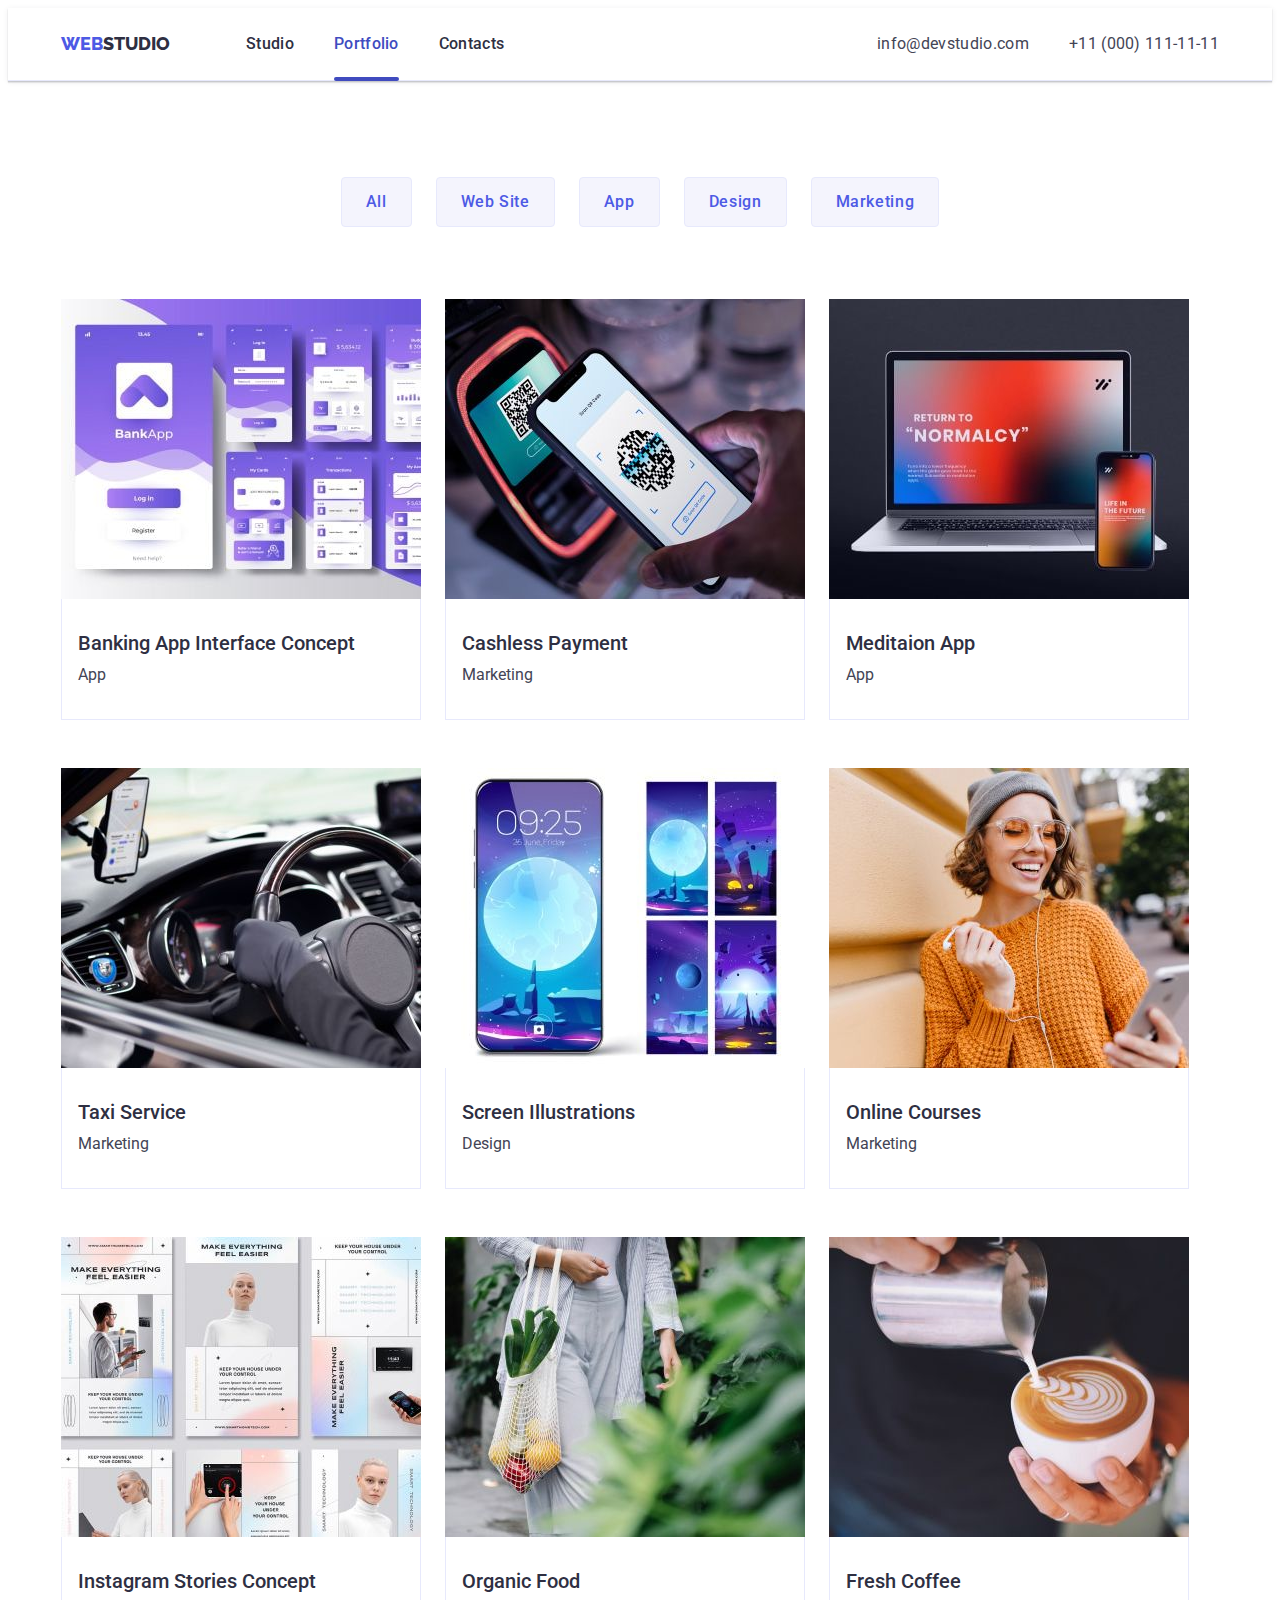
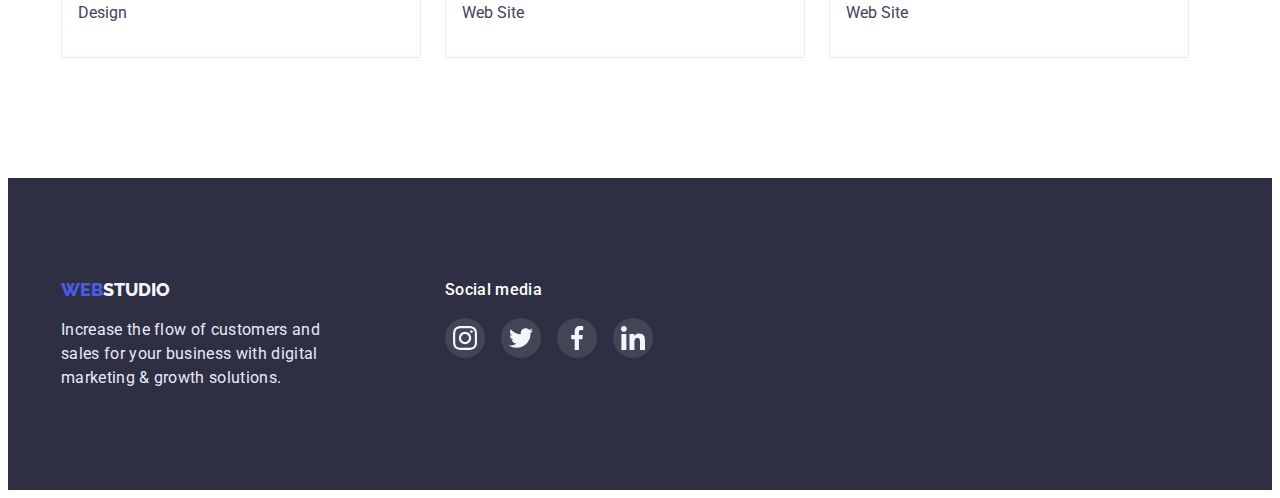
==== portfolio.html @ 4864efa1 "Start HW6" ====
<!DOCTYPE html>
<html lang="en">
  <head>
    <meta charset="UTF-8" />
    <meta http-equiv="X-UA-Compatible" content="IE=edge" />
    <meta name="viewport" content="width=device-width, initial-scale=1.0" />
    <link rel="preconnect" href="https://fonts.googleapis.com" />
    <link rel="preconnect" href="https://fonts.gstatic.com" crossorigin />
    <link
      href="https://fonts.googleapis.com/css2?family=Raleway:wght@700;800&family=Roboto:wght@400;500;700;900&display=swap"
      rel="stylesheet"
    />
    <link
      rel="stylesheet"
      href="https://cdnjs.cloudflare.com/ajax/libs/modern-normalize/1.1.0/modern-normalize.min.css"
      integrity="sha512-wpPYUAdjBVSE4KJnH1VR1HeZfpl1ub8YT/NKx4PuQ5NmX2tKuGu6U/JRp5y+Y8XG2tV+wKQpNHVUX03MfMFn9Q=="
      crossorigin="anonymous"
      referrerpolicy="no-referrer"
    />
    <link rel="stylesheet" href="./css/styles.css" />
    <title>Портфоліо</title>
  </head>

  <body>
    <!-- =======================HEADER============================ -->
    <header class="page-header">
      <div class="container header-container">
        <nav class="nav">
          <a href="./index.html" class="logo"
            ><span class="letter">WEB</span>STUDIO</a
          >
          <ul class="menu list">
            <li class="menu-list">
              <a href="./index.html" class="header-link link">Studio</a>
            </li>
            <li class="menu-list">
              <a
                href="./portfolio.html"
                class="header-link header-current-page link color-link"
                >Portfolio</a
              >
            </li>
            <li class="menu-list">
              <a href="./index.html" class="header-link link">Contacts</a>
            </li>
          </ul>
        </nav>
        <address class="menu-contacts">
          <ul class="contacts-list list">
            <li class="contacts-item">
              <a href="mailto:info@devstudio.com" class="contact-link link"
                >info@devstudio.com</a
              >
            </li>
            <li class="contacts-item">
              <a href="tel:+110001111111" class="contact-link link"
                >+11 (000) 111-11-11</a
              >
            </li>
          </ul>
        </address>
      </div>
    </header>
    <main>
      <!-- ==================Portfolio Filter button ============ -->
      <section class="section filter-section">
        <div class="container">
          <h1 class="visually-hidden">Filter Btn Active</h1>
          <ul class="project-filter-btn list">
            <li>
              <button type="button" class="project-btn">All</button>
            </li>
            <li>
              <button type="button" class="project-btn">Web Site</button>
            </li>
            <li>
              <button type="button" class="project-btn">App</button>
            </li>
            <li>
              <button type="button" class="project-btn">Design</button>
            </li>
            <li>
              <button type="button" class="project-btn">Marketing</button>
            </li>
          </ul>

          <!--==================== Portfolio project================= -->
          <h2 class="visually-hidden">Portfolio</h2>
          <ul class="portfolio-project-list list">
            <li class="Item">
              <a href="" class="portfolio-project-img link">
                <div class="card-thumb-wraper">
                  <div class="card-thumb">
                    <img
                      src="./images/banking-app.jpg"
                      alt="bank app"
                      width="360"
                    />
                    <p class="overlay-card-porfolio">
                      14 Stylish and User-Friendly App Design Concepts · Task
                      Manager App · Calorie Tracker App · Exotic Fruit Ecommerce
                      App · Cloud Storage App
                    </p>
                  </div>
                </div>

                <div class="card-content">
                  <h3 class="portfolio-project-title suptitle">
                    Banking App Interface Concept
                  </h3>
                  <p class="portfolio-project-subtitle">App</p>
                </div>
              </a>
            </li>
            <li class="Item">
              <a href="" class="portfolio-project-img link">
                <div class="card-thumb-wraper">
                  <div class="card-thumb">
                    <img
                      src="./images/cashless-payment.jpg"
                      alt="cashless-payment"
                      width="360"
                    />
                    <p class="overlay-card-porfolio">
                      14 Stylish and User-Friendly App Design Concepts · Task
                      Manager App · Calorie Tracker App · Exotic Fruit Ecommerce
                      App · Cloud Storage App
                    </p>
                  </div>
                </div>
                <div class="card-content">
                  <h3 class="portfolio-project-title suptitle">
                    Cashless Payment
                  </h3>
                  <p class="portfolio-project-subtitle">Marketing</p>
                </div>
              </a>
            </li>
            <li class="Item">
              <a href="" class="portfolio-project-img link">
                <div class="card-thumb-wraper">
                  <div class="card-thumb">
                    <img
                      src="./images/meditaion-app.jpg"
                      alt="meditaion-app"
                      width="360"
                    />
                    <p class="overlay-card-porfolio">
                      14 Stylish and User-Friendly App Design Concepts · Task
                      Manager App · Calorie Tracker App · Exotic Fruit Ecommerce
                      App · Cloud Storage App
                    </p>
                  </div>
                </div>
                <div class="card-content">
                  <h3 class="portfolio-project-title suptitle">
                    Meditaion App
                  </h3>
                  <p class="portfolio-project-subtitle">App</p>
                </div>
              </a>
            </li>
            <li class="Item">
              <a href="" class="portfolio-project-img link">
                <div class="card-thumb-wraper">
                  <div class="card-thumb">
                    <img
                      src="./images/taxi-service.jpg"
                      alt="taxi-service"
                      width="360"
                    />
                    <p class="overlay-card-porfolio">
                      14 Stylish and User-Friendly App Design Concepts · Task
                      Manager App · Calorie Tracker App · Exotic Fruit Ecommerce
                      App · Cloud Storage App
                    </p>
                  </div>
                </div>
                <div class="card-content">
                  <h3 class="portfolio-project-title suptitle">Taxi Service</h3>
                  <p class="portfolio-project-subtitle">Marketing</p>
                </div>
              </a>
            </li>
            <li class="Item">
              <a href="" class="portfolio-project-img link">
                <div class="card-thumb-wraper">
                  <div class="card-thumb">
                    <img
                      src="./images/screen-illustrations.jpg"
                      alt="screen-illustrations"
                      width="360"
                    />
                    <p class="overlay-card-porfolio">
                      14 Stylish and User-Friendly App Design Concepts · Task
                      Manager App · Calorie Tracker App · Exotic Fruit Ecommerce
                      App · Cloud Storage App
                    </p>
                  </div>
                </div>
                <div class="card-content">
                  <h3 class="portfolio-project-title suptitle">
                    Screen Illustrations
                  </h3>
                  <p class="portfolio-project-subtitle">Design</p>
                </div>
              </a>
            </li>
            <li class="Item">
              <a href="" class="portfolio-project-img link">
                <div class="card-thumb-wraper">
                  <div class="card-thumb">
                    <img
                      src="./images/online-courses.jpg"
                      alt="online-courses"
                      width="360"
                    />
                    <p class="overlay-card-porfolio">
                      14 Stylish and User-Friendly App Design Concepts · Task
                      Manager App · Calorie Tracker App · Exotic Fruit Ecommerce
                      App · Cloud Storage App
                    </p>
                  </div>
                </div>
                <div class="card-content">
                  <h3 class="portfolio-project-title suptitle">
                    Online Courses
                  </h3>
                  <p class="portfolio-project-subtitle">Marketing</p>
                </div>
              </a>
            </li>
            <li class="Item">
              <a href="" class="portfolio-project-img link">
                <div class="card-thumb-wraper">
                  <div class="card-thumb">
                    <img
                      src="./images/instagram-stories-concept.jpg"
                      alt="instagram-stories-concept"
                      width="360"
                    />
                    <p class="overlay-card-porfolio">
                      14 Stylish and User-Friendly App Design Concepts · Task
                      Manager App · Calorie Tracker App · Exotic Fruit Ecommerce
                      App · Cloud Storage App
                    </p>
                  </div>
                </div>
                <div class="card-content">
                  <h3 class="portfolio-project-title suptitle">
                    Instagram Stories Concept
                  </h3>
                  <p class="portfolio-project-subtitle">Design</p>
                </div>
              </a>
            </li>
            <li class="Item">
              <a href="" class="portfolio-project-img link">
                <div class="card-thumb-wraper">
                  <div class="card-thumb">
                    <img
                      src="./images/organic-foog.jpg"
                      alt="organic-foog"
                      width="360"
                    />
                    <p class="overlay-card-porfolio">
                      14 Stylish and User-Friendly App Design Concepts · Task
                      Manager App · Calorie Tracker App · Exotic Fruit Ecommerce
                      App · Cloud Storage App
                    </p>
                  </div>
                </div>
                <div class="card-content">
                  <h3 class="portfolio-project-title suptitle">Organic Food</h3>
                  <p class="portfolio-project-subtitle">Web Site</p>
                </div>
              </a>
            </li>
            <li class="Item">
              <a href="" class="portfolio-project-img link">
                <div class="card-thumb-wraper">
                  <div class="card-thumb">
                    <img
                      src="./images/fresh-coffee.jpg"
                      alt="fresh-coffee"
                      width="360"
                    />
                    <p class="overlay-card-porfolio">
                      14 Stylish and User-Friendly App Design Concepts · Task
                      Manager App · Calorie Tracker App · Exotic Fruit Ecommerce
                      App · Cloud Storage App
                    </p>
                  </div>
                </div>
                <div class="card-content">
                  <h3 class="portfolio-project-title suptitle">Fresh Coffee</h3>
                  <p class="portfolio-project-subtitle">Web Site</p>
                </div>
              </a>
            </li>
          </ul>
        </div>
      </section>
    </main>
    <footer class="section footer-page">
      <div class="container footer-container">
        <div class="footer-copyright">
          <a href="./index.html" class="logo"
            ><span class="letter">WEB</span
            ><span class="logo-letter">STUDIO</span></a
          >
          <p class="copyright">
            Increase the flow of customers and sales for your business with
            digital marketing & growth solutions.
          </p>
        </div>
        <div class="social-footer">
          <h3 class="social-footer-title">Social media</h3>
          <ul class="social-footer-list list">
            <li class="social-footer-ithem">
              <a href="" class="social-footer-link link">
                <svg width="24" height="24">
                  <use href="./images/icons.svg#icon-instagram"></use>
                </svg>
              </a>
            </li>
            <li class="social-footer-ithem">
              <a href="" class="social-footer-link link">
                <svg width="24" height="24">
                  <use href="./images/icons.svg#icon-twitter"></use>
                </svg>
              </a>
            </li>
            <li class="social-footer-ithem">
              <a href="" class="social-footer-link link">
                <svg width="24" height="24">
                  <use href="./images/icons.svg#icon-facebook"></use>
                </svg>
              </a>
            </li>
            <li class="social-footer-ithem">
              <a href="" class="social-footer-link link">
                <svg width="24" height="24">
                  <use href="./images/icons.svg#icon-linkedin"></use>
                </svg>
              </a>
            </li>
          </ul>
        </div>
      </div>
    </footer>
  </body>
</html>
---- css/styles.css ----
/* основний колір  #434455 */
/* другорядний колір заголовків h3, меню навігаці, лого #2E2F42 */
/* колір головного заголовка  #FFFFFF */
/* основний колір фону #FFFFFF */
/* колір лого "WEB" #4D5AE5 */

:root {
--color-primary: #434455;
--color-secondary:#2E2F42;
--color-background-primary:#FFFFFF;
--color-logo-links:#4D5AE5;
--color-pressed-state:#404BBF;
--color-text:#ffffff;
--color-text-btn:#4D5AE5;
--color-bgr-btn:#F4F4FD;
--color-border-btn:#E7E9FC;
--color-background-secondary:#F4F4FD;
--color-border-card:#E7E9FC;
--color-border-secondary:#8E8F99;
--color-icons-customers:#8e8f99;
--color-bg-card-portfolio:#4D5AE5;
--color-text-overlay:#F4F4FD;
--color-bg-modal:#FCFCFC;
--transition-dur-time-func: 250ms cubic-bezier(0.4, 0, 0.2, 1);
}

body {
font-family: 'Roboto', sans-serif;
background-color:var(--color-background-primary);
color: var(--color-primary);
}
ul {
margin-top: 0;
margin-bottom: 0;
padding-left: 0;
}
img {
    display: block;
    max-width: 100%;
    height: auto;
}
h1,
h2,
h3,
h4,
p {
    margin: 0;
}
   
button {
    cursor: pointer;
}
/* Скидування стилей списку */
.list {
list-style: none;
}
/* Скидування стилей посилань */
.link {
text-decoration: none;
}

.container {
width: 1158px;
margin-left: auto;
margin-right: auto;
padding-left: 15px;
padding-right: 15px;
}
.section {
padding-top: 120px;
padding-bottom: 120px;
}
.suptitle {
margin-bottom: 8px;
}
.visually-hidden {
position: absolute;
width: 1px;
height: 1px;
margin: -1px;
border: 0;
padding: 0;
white-space: nowrap;
clip-path: inset(100%);
clip: rect(0 0 0 0);
overflow: hidden;
}

/* ===========================HEADER================ */
.header-link:hover,
.header-link:focus {
color:var(--color-pressed-state);
}

/* Колір для лого */
.letter {
color:var(--color-logo-links);
}
.logo {
font-family: 'Raleway', sans-serif;
font-weight: 800;
font-size: 18px;
line-height: 1.33;
color:var(--color-secondary);
text-decoration: none;
}
 .header-link  {
font-weight: 500;
font-size: 16px;
line-height: 1.5;
letter-spacing: 0.02em;
color: var(--color-secondary);
transition: color var(--transition-dur-time-func);
display: block;
 }
.contact-link {
font-style: normal;
font-size: 16px;
line-height: 1.5;
letter-spacing: 0.02em;
color: var(--color-primary);
transition: color var(--transition-dur-time-func);
}
.contact-link:hover,
.contact-link:focus {
color: var(--color-pressed-state);
}
.header-container {
display:flex;
align-items: center;
}
.nav {
display: flex;
align-items: center;
}
.contacts-list {
display: flex;
align-items: center;
}
.menu {
display: flex;
align-items: center;
}
.contacts-list .contact-link+.contact-link {
margin-right: 40px;
}
.logo {
margin-right: 76px;
}
.menu-list:not(:last-child) {
margin-right: 40px;
}
.contacts-list .contacts-item + .contacts-item {
margin-left: 40px;
}
.menu-contacts {
margin-left: auto;
}
.page-header {
border-bottom: 1px solid var(--color-border-btn);
box-shadow: 0px 2px 1px rgba(46, 47, 66, 0.08), 0px 1px 1px rgba(46, 47, 66, 0.16), 0px 1px 6px rgba(46, 47, 66, 0.08);
}
.title {
font-weight: 700;
margin-bottom: 72px;
}
.menu-list {
position: relative;
}
.header-current-page::after {
 content:''; 
position: absolute;
left: 0;
bottom: -1px;
width: 100%;
height: 4px;
background-color:var(--color-pressed-state);
border-radius: 2px;
display: block;
}
.menu .link {
padding-top: 24px;
padding-bottom: 24px; 
}
.color-link {
color:var(--color-pressed-state);
}

/* ===========================/ HEADER /================ */

/* ============================HERO===================== */
.section-hero{
padding-top: 188px;
padding-bottom: 188px;
background-color:var(--color-secondary);
background-image: linear-gradient(rgba(46, 47, 66, 0.7),
rgba(46, 47, 66, 0.7)),url(../images/people-office.jpg);
background-position:center;
background-repeat: no-repeat;
background-size: cover;
max-width: 1440px;
margin-left: auto;
margin-right: auto;
}
.hero-title {
font-weight: 700;
font-size: 56px;
line-height: 1.07;
letter-spacing: 0.02em;
color:var(--color-text); 
width: 496px;
text-align:center;
margin-left:auto;
margin-right: auto;
}
.hero-btn {
font-family: 'Roboto', sans-serif;
font-weight: 500;
font-size: 16px;
line-height: 1.5;
letter-spacing: 0.04em;
color: var(--color-text);
min-width: 169px;
padding-top: 16px;
padding-left: 32px;
padding-bottom: 16px;
padding-right: 32px;
background-color: var(--color-logo-links);
box-shadow: 0px 4px 4px rgba(0, 0, 0, 0.15);
border-radius: 4px;
border:none;
display: block;
margin-left: auto;
margin-right: auto;
margin-top: 48px;
transition: background-color var(--transition-dur-time-func);
}
.hero-btn:hover,
.hero-btn:focus{
background-color:var(--color-pressed-state);
}

/* ============================ / HERO /===================== */
/* ============================ FEATURES SECTION ============ */
.features-title {
font-weight: 500;
font-size: 20px;
line-height: 1.2;
letter-spacing: 0.02em;
color: var(--color-secondary);
}
.features-subtitle {
font-size: 16px;
line-height: 1.5;
letter-spacing: 0.02em;
color: var(--color-primary);
}
.features-list {
display: flex; 
gap: 24px;
}
.features-list-item{
width: calc((100%-72px)/4);
}
.icons-features{
width: 264px;
height: 112px;
background-color: var(--color-background-secondary);
border-radius: 4px;
display: flex;
align-items: center;
justify-content: center;
margin-bottom: 8px;
}
.icon-feature {
width: 60px;
height: 64px;
}

/* ============================ /FEATURES SECTION/ ============ */



/* ============================ WORK SECTION ============ */
.section-work {
padding-top: 0;
}
.work-title {
font-size: 36px;
line-height: 40px;
letter-spacing: 0.02em;
text-transform: capitalize;
color: var(--color-secondary);
}
.work-title {
text-align:center;
}
.work-list{
display: flex;
gap: 24px;
}

/* ============================ / WORK SECTION / ============ */



/* ============================ TEAM SECTION ============ */
.team-section {
background-color:var(--color-background-secondary) ;
padding-bottom: 120px;
}
.team-title {
font-size: 36px;
line-height: 1.11;
letter-spacing: 0.02em;
text-transform: capitalize;
color: var(--color-secondary);
text-align: center;
}
.name-employee-team { 
font-weight: 500;
font-size: 20px;
line-height: 1.2;
letter-spacing: 0.02em;
color: var(--color-secondary);
text-align: center;
margin-top: 32px;
}
.professions-team {
font-size: 16px;
line-height: 1.5;
letter-spacing: 0.02em;
color: var(--color-primary);
text-align: center;
}
.employee-team {
padding-bottom: 32px;
background-color: var(--color-background-primary);
border-radius: 0px 0px 4px 4px;
}
.team-list {   
display: flex;
gap: 24px;  
}
.social-list {
display: flex;
justify-content: center;
gap: 24px;
margin-top: 8px;
}
.social-list-item {
width: 40px; 
height: 40px;
}
.social-item-link {
width: 100%;
height: 100%;
border-radius: 50%;
display: flex;
justify-content: center;
align-items: center;
background-color:var(--color-logo-links);
transition: background-color var(--transition-dur-time-func);
}
.social-item-link:hover,
.social-item-link:focus{
background-color: var(--color-pressed-state);
}

/* ============================ / TEAM SECTION /  ============ */
/* ============================  Customers / ============ */
.customers-title {
font-weight: 700;
letter-spacing: 0.02em;
text-transform: capitalize;
font-size: 36px;
line-height: 1.11;
text-align: center;
margin-bottom: 72px;
}
.customers-list{
display: flex;
gap: 24px;
}
.customers-link {
width: 168px;
height: 88px;
border: 1px solid var(--color-border-secondary);
border-radius: 4px;
display: flex;
justify-content: center;
align-items: center;
color:var(--color-icons-customers);
transition:color var(--transition-dur-time-func),
            border-color var(--transition-dur-time-func)  ;
}
.icon-customers {
width: 104px;
height: 56px;
fill: currentColor;
}
.customers-link:hover,
.customers-link:focus {
border-color: var(--color-pressed-state);
color: var(--color-pressed-state);
}
/* ============================ / Customers /  ============ */



/* ============================ FOOTER  ============ */
.footer-page {
padding-top: 100px;
padding-bottom: 100px;
background-color: var(--color-secondary);
}
.copyright {
font-size: 16px;
line-height: 1.5;
letter-spacing: 0.02em;
color: var(--color-border-btn);
}
.logo-letter {
color: var(--color-bgr-btn);
}
.footer-copyright{
width: 264px; 
}
.copyright {
width: 100%;
margin-top: 16px;    
}
.social-footer-list {
display: flex; 
gap: 16px;
}
.social-footer-ithem {
width: 40px;
height: 40px;
}
.footer-container {
display: flex;
}
.social-footer-link {
width: 100%;
height: 100%;
border-radius: 50%;
display: flex;
justify-content: center;
align-items: center;
background-color: rgba(255, 255, 255, 0.1);
transition: background-color var(--transition-dur-time-func);
}
.social-footer-link:hover,
.social-footer-link:focus {
background-color: rgba(49, 208, 170, 1);;
}
.social-footer-title {
font-weight: 500;
font-size: 16px;
line-height: 1.5;
letter-spacing: 0.02em;
color: var(--color-text);
margin-bottom:16px;}
.social-footer {
margin-left: 120px; 
}
/* ============================ /FOOTER/  ============ */

/* ======================= PROJECT PORTFOLIO =================*/
.project-btn {
font-family: 'Roboto', sans-serif;
font-weight: 500;
font-size: 16px;
line-height: 1.5;
letter-spacing: 0.04em;
border-radius: 4px;
background-color: var(--color-bgr-btn);
border: 1px solid var(--color-border-btn);
color: var(--color-text-btn);
padding: 12px 24px;
transition: color var(--transition-dur-time-func),
background-color var(--transition-dur-time-func),
border-color var(--transition-dur-time-func),
box-shadow var(--transition-dur-time-func);
}
.project-btn:hover,
.project-btn:focus {
background-color: var(--color-pressed-state);
color: var(--color-text);
border-color: transparent;
box-shadow: 0px 3px 1px rgba(0, 0, 0, 0.1), 0px 2px 1px rgba(0, 0, 0, 0.08), 0px 2px 2px rgba(0, 0, 0, 0.12);
}
.portfolio-project-title {
font-weight: 500;
font-size: 20px;
line-height: 1.2;
color: var(--color-secondary);
}
.portfolio-project-subtitle {
font-size: 16px;
line-height: 1.5;
color: var(--color-primary);
}
.project-filter-btn {
margin-bottom: 72px;
display: flex;
justify-content: center;
gap: 24px;
}
.portfolio-project-list {
display: flex;
flex-wrap: wrap;
margin-top: -48px;
margin-left: -24px;
}
.portfolio-project-list>.Item {
/* flex-basis: calc (100%/3-24px); */
margin-top: 48px;
margin-left: 24px;  
}
.filter-section {
padding-top: 96px;
}
.card-content {
padding-top: 32px;
padding-bottom: 32px;
padding-left: 16px;
padding-right: 16px;
border-bottom: 1px solid var(--color-border-card);
border-left: 1px solid var(--color-border-card);
border-right: 1px solid var(--color-border-card);  
}
.portfolio-project-img {
display: block;
transition:box-shadow var(--transition-dur-time-func) ;   
}
.portfolio-project-img:hover,
.portfolio-project-img:focus {
box-shadow: 0px 1px 6px rgba(46, 47, 66, 0.08), 0px 1px 1px rgba(46, 47, 66, 0.16), 0px 2px 1px rgba(46, 47, 66, 0.08);
}

.card-thumb-wraper {
position: relative;
overflow: hidden;
}
.overlay-card-porfolio {  
position: absolute;
top: 0;
left: 0;
width: 100%;
height: 100%;
font-size: 16px;
line-height: 1.5;
letter-spacing: 0.02em;
background-color: var(--color-bg-card-portfolio); 
color: var(--color-text-overlay);
padding: 40px 32px 40px;
transform: translate(0%,100%);
transition: transform var(--transition-dur-time-func);
}
.portfolio-project-img:hover .overlay-card-porfolio,
.portfolio-project-img:focus .overlay-card-porfolio {
transform: translate(0%,0%);
}
/* =====================/PROGECT PORTFOLIO/ =================*/

/* ======================= MODAL =============================== */
.backdrop-wraper {
position: fixed;
top: 0;
left: 0;
width: 100%;
height: 100%;
background-color: rgba(0, 0, 0, 0.5);
z-index: 100;
transition:opacity var(--transition-dur-time-func),
visibility var(--transition-dur-time-func) ;
}
.modal {
position: absolute;
top:50%;
left:50%;
transform:translate(-50%,-50%) ;
width: 408px;
height: 576px;
background-color:var(--color-bg-modal);
box-shadow: 0px 1px 1px rgba(0, 0, 0, 0.14), 0px 1px 3px rgba(0, 0, 0, 0.12), 0px 2px 1px rgba(0, 0, 0, 0.2);
border-radius: 4px; 
}
.backdrop-wraper.is-hidden {
opacity:0;
visibility:hidden;    
pointer-events:none;
}
.close-btn-modal {
position: absolute;
top: 24px;
right: 24px;
width: 24px;
height: 24px; 
padding: 0; 
background-color:var(--color-border-btn);
border: 1px solid rgba(0, 0, 0, 0.1);
border-radius: 50%;
display: flex;
justify-content: center;
align-items: center;
transition:background-color var(--transition-dur-time-func);
}
.close-btn-modal-icon {
fill:var(--color-secondary);
transition:fill var(--transition-dur-time-func);
}
.close-btn-modal:hover,
.close-btn-modal:focus {
background-color: var(--color-pressed-state);
border:0;
}

.close-btn-modal:hover .close-btn-modal-icon,
.close-btn-modal:focus .close-btn-modal-icon {
fill: var(--color-text);
}
/* ======================= / MODAL /=============================== */
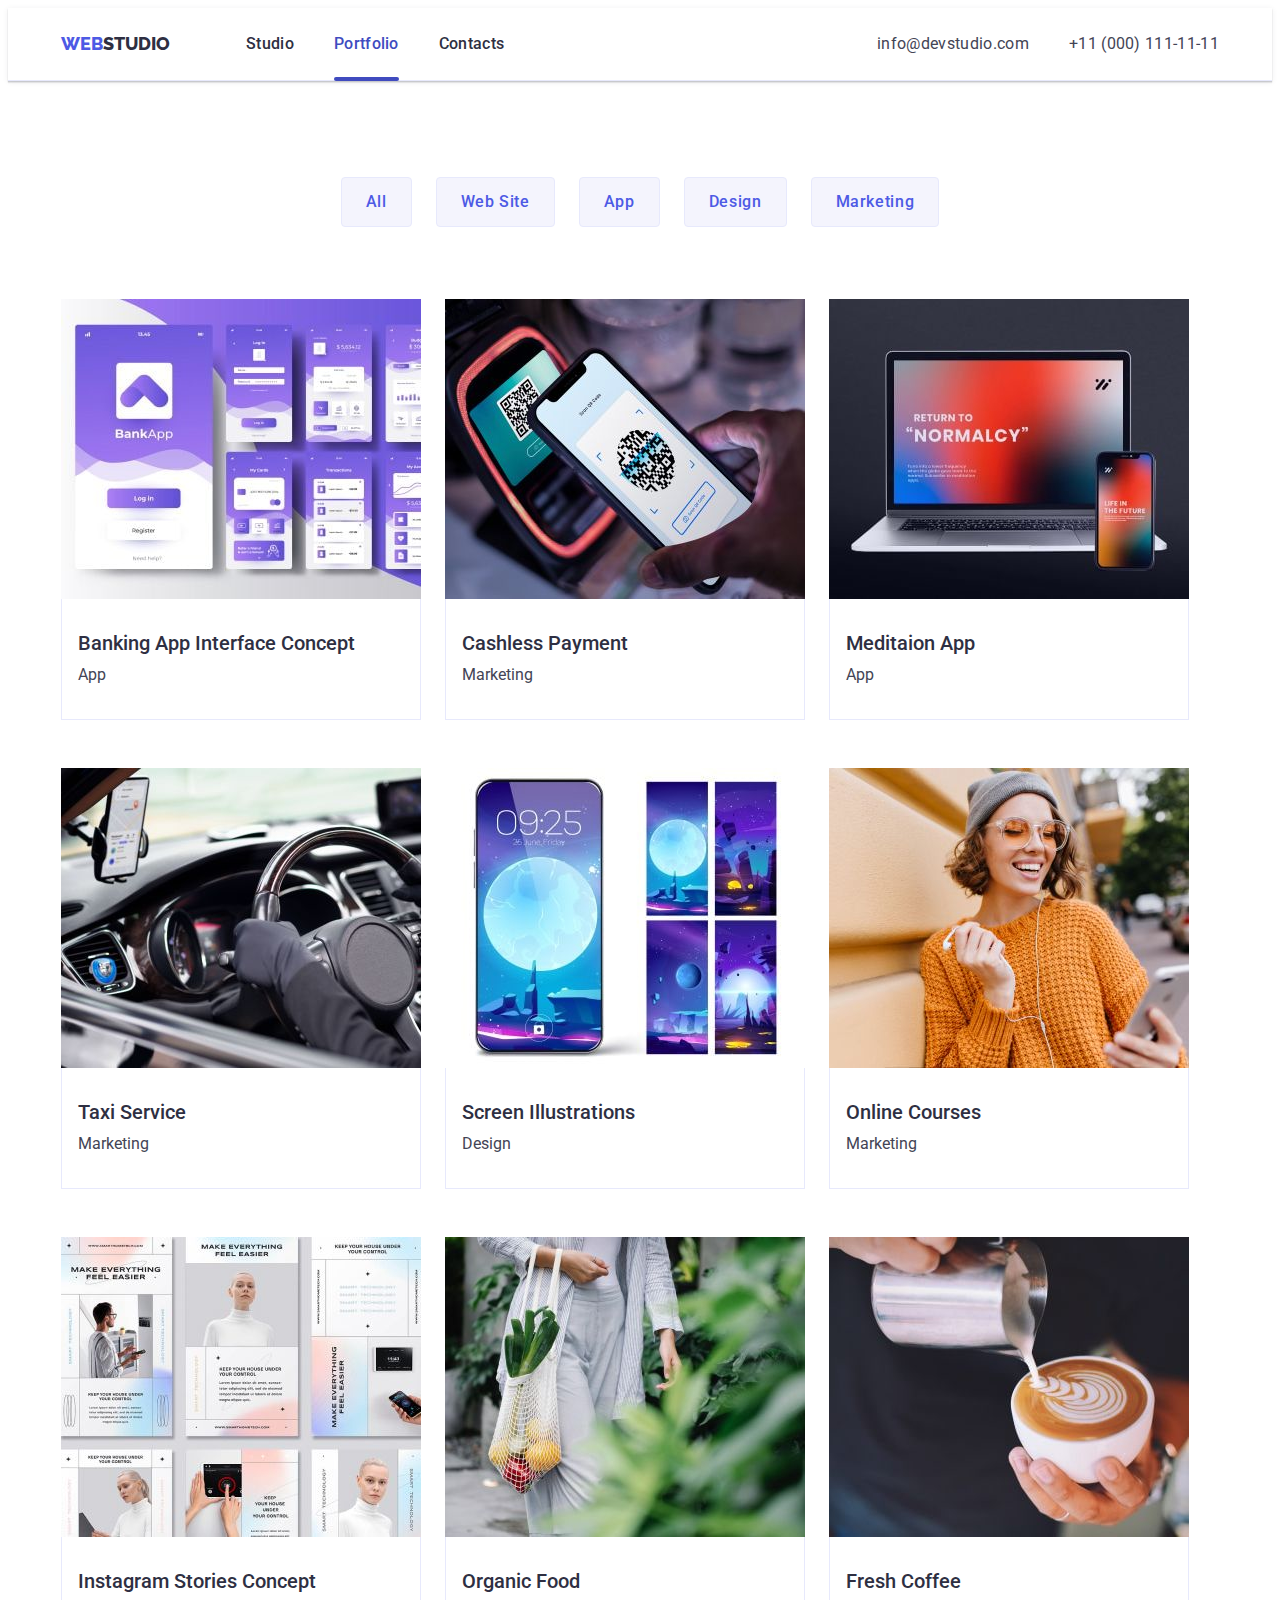
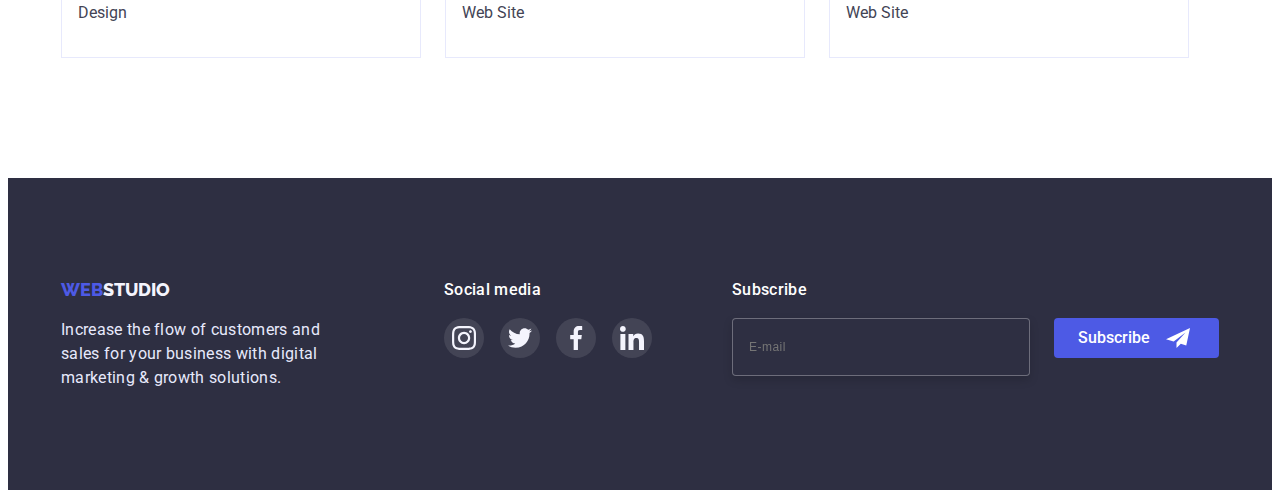
==== commit f47da5a8: "form+modal_form" ====
--- a/portfolio.html
+++ b/portfolio.html
@@ -347,6 +347,29 @@
             </li>
           </ul>
         </div>
+        <form class="form-subscribe">
+          <h3 class="form-subscribe-title">Subscribe</h3>
+          <div class="form-subscribe-wraper">
+            <label class="form-subscribe-label">
+              <input
+                class="input-subscribe"
+                type="email"
+                name="write-email"
+                placeholder="E-mail"
+              />
+            </label>
+            <button type="submit" class="btn-submit button">
+              Subscribe
+              <svg class="icon-send">
+                <use
+                  href="./images/icons.svg#icon-send"
+                  width="24"
+                  height="24"
+                ></use>
+              </svg>
+            </button>
+          </div>
+        </form>
       </div>
     </footer>
   </body>
--- a/css/styles.css
+++ b/css/styles.css
@@ -22,6 +22,8 @@
 --color-text-overlay:#F4F4FD;
 --color-bg-modal:#FCFCFC;
 --transition-dur-time-func: 250ms cubic-bezier(0.4, 0, 0.2, 1);
+--color-bg-btn-subscribe:#4D5AE5;
+
 }
 
 body {
@@ -465,6 +467,63 @@
 .social-footer {
 margin-left: 120px; 
 }
+
+.form-subscribe{
+margin-left: 80px;
+}
+.form-subscribe-title {
+font-weight: 500;
+font-size: 16px;
+line-height: 1.5; 
+letter-spacing: 0.02em;
+color:var(--color-text);
+margin-bottom: 16px;
+}
+.form-subscribe-wraper {
+ display: flex; 
+ gap: 24px;  
+}
+.input-subscribe {
+width: 264px;
+height: 100%;
+border: 1px solid rgba(255, 255, 255, 0.3);
+filter: drop-shadow(0px 4px 4px rgba(0, 0, 0, 0.15));
+border-radius: 4px;
+background-color: #2e2f42;
+letter-spacing: 0.04em;
+font-weight: 400;
+font-size: 12px;
+line-height: 2.0;
+color: var(--color-text);
+padding: 8px 16px;
+}
+
+.btn-submit {
+font-family: 'Roboto', sans-serif;
+width: 165px;
+height: 100%;
+font-weight: 500;
+font-size: 16px;
+line-height: 1.5;
+color:var(--color-text);
+background-color: var(--color-bg-btn-subscribe);
+border-radius: 4px;
+border:none;
+padding-top: 8px;
+padding-left: 24px;
+display: flex;
+gap: 16px;
+transition: background-color var(--transition-dur-time-func);
+}
+
+.btn-submit:hover {
+background-color: var(--color-pressed-state);
+}
+.form-subscribe-wraper {
+height: 40px;
+
+}
+
 /* ============================ /FOOTER/  ============ */
 
 /* ======================= PROJECT PORTFOLIO =================*/
@@ -587,6 +646,9 @@
 background-color:var(--color-bg-modal);
 box-shadow: 0px 1px 1px rgba(0, 0, 0, 0.14), 0px 1px 3px rgba(0, 0, 0, 0.12), 0px 2px 1px rgba(0, 0, 0, 0.2);
 border-radius: 4px; 
+padding-top: 72px;
+padding-left: 24px;
+padding-right: 24px;
 }
 .backdrop-wraper.is-hidden {
 opacity:0;
@@ -622,4 +684,63 @@
 .close-btn-modal:focus .close-btn-modal-icon {
 fill: var(--color-text);
 }
-/* ======================= / MODAL /=============================== */+/* ======================= / MODAL /=============================== */
+
+/* ======================= FORM MODAL =============================== */
+.form-title {
+margin-bottom: 16px;
+text-align: center;
+}
+.modal-label {
+display: flex;
+flex-direction: column;
+gap: 4px;
+font-size: 12px;
+line-height: 1.17;
+letter-spacing: 0.04em;
+
+
+}
+    
+.input-wraper {
+/* outline: 1px solid tomato; */
+}
+.form-modal {
+display: flex;
+flex-direction: column;
+gap:8px;  
+
+}
+.modal-input {
+border: 1px solid rgba(46, 47, 66, 0.4);
+border-radius: 4px;
+width: 100%;
+height: 40px;
+padding-left: 38px;
+
+}
+.icon-wrap {
+position: relative;
+}
+.icon-modal-input{
+position: absolute;  
+top:50%;
+left: 16px;  
+transform:translateY(-50%);
+
+}
+.modal-textarea {
+resize:none; 
+width: 100%;
+height: 120px;
+font-size: 12px;
+line-height: 1.17;
+letter-spacing: 0.04em;
+padding-top: 8px;
+padding-left: 16px;
+border: 1px solid rgba(46, 47, 66, 0.4);
+border-radius: 4px;
+}
+
+
+/* ======================= FORM MODAL =============================== */